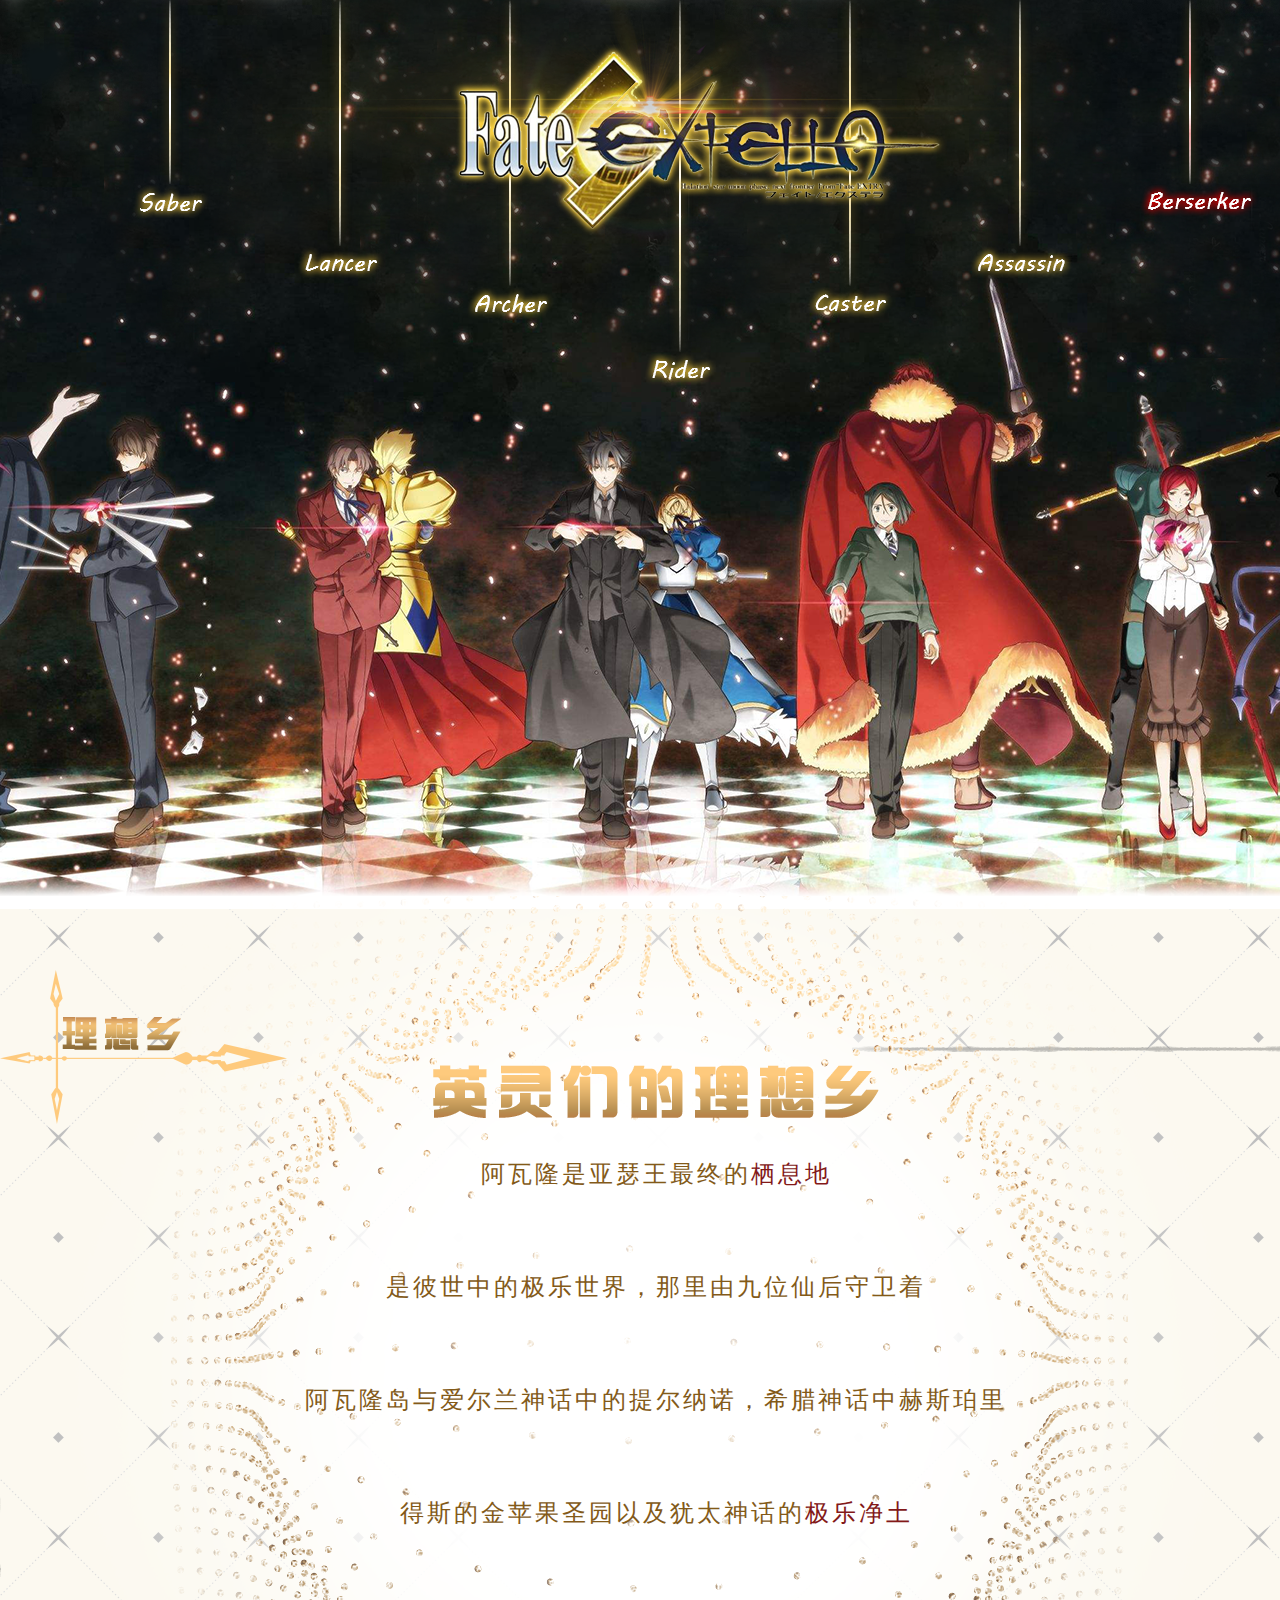
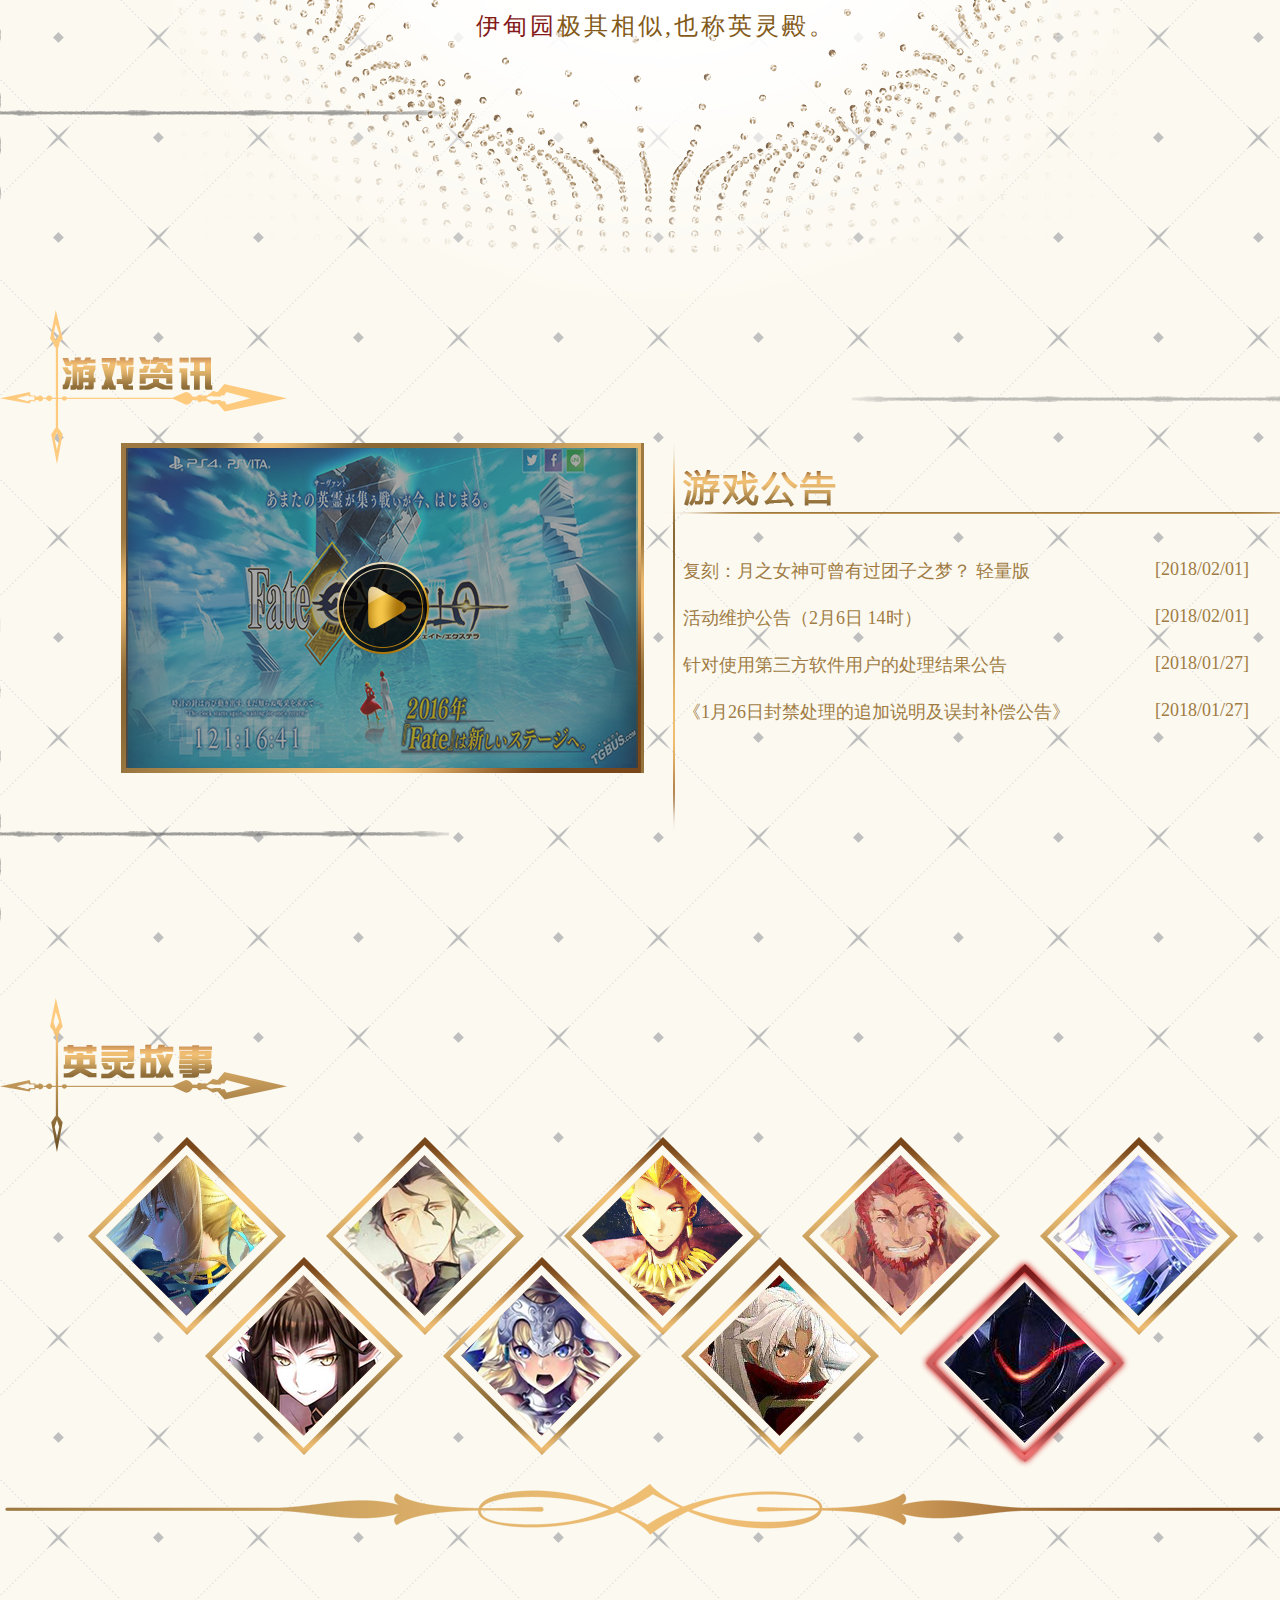
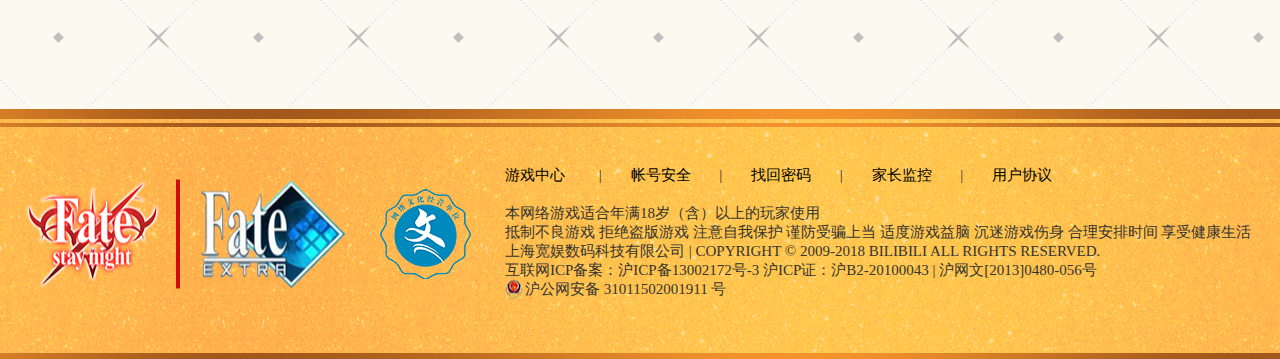
==== fateAvalonWebpageSlicing/index.html @ d6befb78 "fateAvalonWeb" ====
<!DOCTYPE HTML>
<html>
    <head>
        <meta charset="UTF-8">
        <title>Title</title>
        <meta name="keywords" content="关键词">
        <meta name="description" content="描述">
        <meta name="Author" content="潭州学院-Objectactive">
        <link rel="stylesheet" href="webCss/reste.css">
        <link rel="stylesheet" href="webCss/headers.css">
        <link rel="stylesheet" href="webCss/main.css">
        <link rel="stylesheet" href="webCss/footer.css">
        <script src="index.js"></script>
    </head>
    <body>
        <div id="headers">
            <div class="header-container">

                <div class="header-nav">

                    <ul>
                        <li class="saber">
                            <img src="images/banner/icon/saber/udl.png" alt="">
                            <a href=""><img src="images/banner/icon/saber/Saber.png" alt=""></a>
                            <div><img class="light" src="images/banner/icon/lightred.png" alt=""></div>
                        </li>
                        <li class="lancer">
                            <img src="images/banner/icon/Lancer/udl.png" alt="">
                            <a href=""><img src="images/banner/icon/Lancer/Lancer.png" alt=""></a>
                            <div><img class="light" src="images/banner/icon/lightyellow.png" alt=""></div>
                        </li>
                        <li class="archer">
                            <img src="images/banner/icon/Archer/udl.png" alt="">
                            <a href=""><img src="images/banner/icon/Archer/Archer.png" alt=""></a>
                            <div><img class="light" src="images/banner/icon/lightyellow.png" alt=""></div>
                        </li>
                        <li class="rider">
                            <img src="images/banner/icon/Rider/udl.png" alt="">
                            <a href=""><img src="images/banner/icon/Rider/Rider.png" alt=""></a>
                            <div><img class="light" src="images/banner/icon/lightyellow.png" alt=""></div>
                        </li>
                        <li class="caster">
                            <img src="images/banner/icon/Caster/udl.png" alt="">
                            <a href=""><img src="images/banner/icon/Caster/Caster.png" alt=""></a>
                            <div><img class="light" src="images/banner/icon/lightyellow.png" alt=""></div>
                        </li>
                        <li class="assassin">
                            <img src="images/banner/icon/Assassin/udl.png" alt="">
                            <a href=""><img src="images/banner/icon/Assassin/Assassin.png" alt=""></a>
                            <div><img class="light" src="images/banner/icon/lightyellow.png" alt=""></div>
                        </li>
                        <li class="berserker">
                            <img src="images/banner/icon/Berserker/udl.png" alt="">
                            <a href=""><img src="images/banner/icon/Berserker/Berserker.png" alt=""></a>
                            <div><img class="light" src="images/banner/icon/lightred.png" alt=""></div>
                        </li>
                    </ul>
                </div>
                <div class="header-logo"></div>
            </div>
        </div>
        <div id="main">
            <div class="main-container">
                <div class="main-top">
                    <div class="utopia-title"></div>
                    <div class="utopia-right">
                        <h3></h3>
                        <ul>
                            <li>
                                <p>阿瓦隆是亚瑟王最终的<span>栖息地</span></p>
                            </li>
                            <li>
                                <p>是彼世中的极乐世界，那里由九位仙后守卫着</p>
                            </li>
                            <li>
                                <p>阿瓦隆岛与爱尔兰神话中的提尔纳诺，希腊神话中赫斯珀里</p>
                            </li>
                            <li>
                                <p>得斯的金苹果圣园以及犹太神话的<span>极乐净土</span></p>
                            </li>
                            <li>
                                <p><span>伊甸园</span>极其相似,也称英灵殿。</p>
                            </li>
                        </ul>
                    </div>
                </div>
                <div class="main-middle">
                    <div class="game-tile"></div>
                    <div class="game-info">
                        <div class="game-video">
                            <a href="">
                                <img class="video-img"src="images/content/gameinfo/video.png" alt="">
                                <i><img src="images/content/gameinfo/play.png" alt=""></i>
                            </a>
                        </div>
                        <div class="game-text">
                            <ul id="gameText">
                                <li>
                                    <a href=""><img src="images/content/gameinfo/font.png" alt=""></a>
                                </li>
                                <li>
                                    <a href="">
                                        <p>复刻：月之女神可曾有过团子之梦？ 轻量版</p>
                                        <span>[2018/02/01]</span>
                                    </a>
                                </li>
                                <li>
                                    <a href="">
                                        <p>活动维护公告（2月6日 14时）</p>
                                        <span>[2018/02/01]</span>
                                    </a>
                                </li>
                                <li>
                                    <a href="">
                                        <p>针对使用第三方软件用户的处理结果公告</p>
                                        <span>[2018/01/27]</span>
                                    </a>
                                </li>
                                <li>
                                    <a href="">
                                        <p>《1月26日封禁处理的追加说明及误封补偿公告》 </p>
                                        <span>[2018/01/27]</span>
                                    </a>
                                </li>
                            </ul>
                        </div>
                    </div>
                </div>
                <div class="middle-bottom">
                    <div class="hero-title"></div>
                    <div class="hero-info">
                        <div class="heroInf-top">
                            <ul>
                                <li><a href=""><img src="images/content/heros/hero/saber.png" alt=""></a></li>
                                <li><a href=""><img src="images/content/heros/hero/lancer.png" alt=""></a></li>
                                <li><a href=""><img src="images/content/heros/hero/archer.png" alt=""></a></li>
                                <li><a href=""><img src="images/content/heros/hero/rider.png" alt=""></a></li>
                                <li><a href=""><img src="images/content/heros/hero/caster.png" alt=""></a></li>
                            </ul>
                        </div>
                        <div class="heroIfo-bottom">
                            <ul>
                                <li><a href=""><img src="images/content/heros/hero/assassin.png" alt=""></a></li>
                                <li><a href=""><img src="images/content/heros/hero/ruler.png" alt=""></a></li>
                                <li><a href=""><img src="images/content/heros/hero/ruler2.png" alt=""></a></li>
                                <li><a href=""><img src="images/content/heros/hero/berserker.png" alt=""></a></li>
                            </ul>
                        </div>
                    </div>
                </div>
            </div>
        </div>
        <div id="footer">
            <div class="footer-container">
                <div class="footer-main">
                    <div class="footer-logo"><a class="content-center "href=""><img src="images/footer/logo.png" alt=""></a></div>
                    <div class="footer-cultuerLogo"><a class="content-center" href=""><img src="images/footer/culture-logo.png" alt=""></a></div>
                    <div class="footer-content">
                        <div class="footer-text content-center">
                            <ul>
                                <li>
                                    <p><a href="">游戏中心 &ensp;&ensp;&ensp;&ensp;</a>|<a href="">    帐号安全    </a>|<a href="">    找回密码    </a>|<a href="">    家长监控    </a>|<a href="">    用户协议</a></p>　　	　　		　
                                </li>
                                <li>
                                    <p>本网络游戏适合年满18岁（含）以上的玩家使用</p>
                                </li>
                                <li>
                                    <p>抵制不良游戏 拒绝盗版游戏 注意自我保护 谨防受骗上当 适度游戏益脑 沉迷游戏伤身 合理安排时间 享受健康生活</p>
                                </li>
                                <li>
                                    <p>上海宽娱数码科技有限公司 | COPYRIGHT © 2009-2018 BILIBILI ALL RIGHTS RESERVED.</p>
                                </li>
                                <li>
                                    <p>互联网ICP备案：沪ICP备13002172号-3 沪ICP证：沪B2-20100043 | 沪网文[2013]0480-056号</p>
                                </li>
                                <li>
                                    <p class="last">沪公网安备 31011502001911 号</p>
                                </li>
                            </ul>
                        </div>
                    </div>
                </div>
            </div>
        </div>
    </body>
</html>
---- fateAvalonWebpageSlicing/webCss/reste.css ----
@charset "utf-8";
body,dl,dd,p,h1,h2,h3,h4,h5,h6{margin:0;}
ol,ul,li{margin:0;padding:0;list-style:none;}
img{border:none;}
a{text-decoration:none;color: #000000;}
html{min-width: 1300px;font-family:MicrosoftYaHei;}
---- fateAvalonWebpageSlicing/webCss/headers.css ----
@charset "utf-8";
#headers{
    width: 100%;
    height: 896px;
    background: url("../images/banner/banner.png") no-repeat center center;
}
.header-container{
    overflow: hidden;
    position:relative;
    width: 1300px;
    height: 100%;
    margin: 0 auto;
}
.header-nav{
    width: 1200px;
    height: 380px;
    margin: 0 auto;
}
.header-nav ul{
    position: relative;

}
.header-nav li{
    position: relative;
    float:left;
    width:100px;
    height: 100%;
    margin-left:70px;
    text-align:center;
}
.header-nav li > img{
    display: block;
    width:2px;
    height:300px;
    margin: 0 auto;
    border-radius: 50%;
    background-color: #ffffff;
    box-shadow:0 0 8px 2px #3E381C;

}
.header-nav li div{
    display: none;
    position: absolute;
    top: 0;
    left: 50%;
    margin-left: -200px;
    width: 400px;
    height: 618px;
}
.header-nav li a{
    position: relative;
    z-index: 999;
}
.header-nav .saber > img{
    height: 184px;
    animation:heightChang1 2s ease;
}
.header-nav .lancer > img{
    height: 246px;
    animation:heightChang2 2.5s ease;
}
.header-nav .archer > img{
    height: 286px;
    animation:heightChang3 3s ease;
}
.header-nav .rider > img{
    height: 352px;
    animation:heightChang4 3.5s ease;
}
.header-nav .caster > img{
    animation:heightChang3 3s ease;
    height: 286px;
}
.header-nav .assassin > img{
    animation:heightChang2 2.5s ease;
    height: 246px;
}
.header-nav .berserker > img{
    animation:heightChang1 2s ease;
    height: 184px;
}
.header-nav li a:hover + div{
    display: block;
}
.header-logo{
    position:absolute;
    top: 0;
    left: 50%;
    width: 922px;
    height: 416px;
    margin-left: -461px;
    background: url("../images/banner/logo.png") no-repeat;
}
@keyframes heightChang1 {
    0%{
        height: 0;
    }
    100%{
        height:184px;
    }
}
@keyframes heightChang2 {
    0%{
        height: 0;
    }
    100%{
        height:246px;
    }
}
@keyframes heightChang3 {
    0%{
        height: 0;
    }
    100%{
        height:286px;
    }
}
@keyframes heightChang4 {
    0%{
        height: 0;
    }
    100%{
        height:352px;
    }
}
---- fateAvalonWebpageSlicing/webCss/main.css ----
@charset "utf-8";
#main{
    width: 100%;
    height: 2413px;
    background: url("../images/background.png") no-repeat center center;
}
.main-container{
    overflow: hidden;
    width: 1300px;
    height: 100%;
    margin: 0 auto;
}
.main-top{
    overflow: hidden;
    width:1025px;
    height:685px;
    padding-top:74px;
}
.main-top > div{
    float: left;
}
.utopia-title{
    width: 287px;
    height: 154px;
    background:url("../images/content/utopia/title.png") no-repeat;
}
.utopia-right{
    width: 738px;
    height: 685px;
}
.utopia-right h3{
    width: 100%;
    height: 53px;
    margin-top: 95px;
    background: url("../images/content/utopia/font.png") no-repeat center center;
}
.utopia-right ul{
    width: 100%;
    height: 478px;
}
.utopia-right ul li{
    font-size: 24px;
    text-align:center;
    line-height:113px;
    letter-spacing: 3px;
    color: #835a19
}
.utopia-right ul li span{
    color: #831919;
}
.main-middle{
    position:relative;
    width:110%;
    height:494px;
    margin-top: 255px;
}
.game-tile{
    width: 287px;
    height: 154px;
    background:url("../images/content/gameinfo/title.png") no-repeat;
}
.game-info{
    position:absolute;
    width: 1213px;
    height: 330px;
    left: 121px;
    top: 133px;
}
.game-info > div{
    float:left;
}
.game-video{
    position: relative;
    width: 523px;
    height: 330px;
    background:rgba(0,0,0,0.7)url("../images/content/gameinfo/border.png") ;
}
.game-video img{
    position:absolute;
    left: 0;
    top: 0;
    right: 0;
    bottom:0;
    margin: auto;
}
.video-img{
    opacity: 0.5;
}
.game-video a:hover img{
    opacity:1;
}
.game-text{
    width: 676px;
    height: 392px;
    margin-left: 14px;
    background: url("../images/content/gameinfo/hr.png") no-repeat left top ;
}
.game-text ul{
    width:591px;
}
.game-text li{
    padding:27px 0 20px 25px;
}
.game-text li p{
    float:left;

}
.game-text li span{
    float:right;
}
.game-text li a{
    font-size: 18px;
    color:#a07c44;
}
.game-text li a:hover p{
    text-decoration: underline;
}
.middle-bottom{
    overflow: hidden;
    position:relative;
    width: 1300px;
    height: 537px;
    margin-top: 194px;
    background: url("../images/content/heros/hr.png") no-repeat center bottom;
}
.hero-title{
    width: 287px;
    height: 154px;
    background:url("../images/content/heros/title.png") no-repeat;
}
.hero-info{
    position:absolute;
    width: 1250px;
    height: 300px;
    left: 88px;
    top: 139px;
}
.hero-info li{
    float:left;
    margin-right:40px;

}
.heroIfo-bottom{
    position:absolute;
    left: 117px;
    top: 120px;
}
.hero-info li:hover{
    background:url("../images/content/heros/hero/selected border.png") no-repeat center 40%;
}
.heroIfo-bottom li:last-child :hover{
    background:url("../images/content/heros/hero/selected border red.png") no-repeat center 55%;
}
---- fateAvalonWebpageSlicing/webCss/footer.css ----
@charset "utf-8";
#footer{
    width:100%;
    height:250px;
    background: url("../images/footer/background.png") no-repeat center center;
}
.footer-container{
    overflow: hidden;
    width:1250px;
    height:100%;
    margin:0 auto;

}
.footer-main{
     width: 110%;
 }
.footer-main > div{
    position:relative;
    float: left;
    height:250px;
    margin-right:34px;
}
.footer-logo{
    width:321px;
}
.footer-logo a{
    display:block;
    height:109px;
    vertical-align: center;
}
.footer-cultuerLogo{
    width: 91px;
}
.footer-cultuerLogo a{
    display: block;
    height: 90px;
}
.footer-content{
    width: 770px;
    font-size: 15px;
    color:#353432;
}
.footer-text{
    width:100%;
    height:137px;
}
.content-center{
    position:absolute;
    top:50%;
    top:50%;
    transform: translateY(-50%);
}
.last{
    height:20px;
    text-indent: 20px;
    background: url("../images/footer/record-logo.png") no-repeat left center;
}
.footer-text a + a{
    padding:0 25px 0;
}
.footer-text a:hover{
    color:#ff4a03;
}
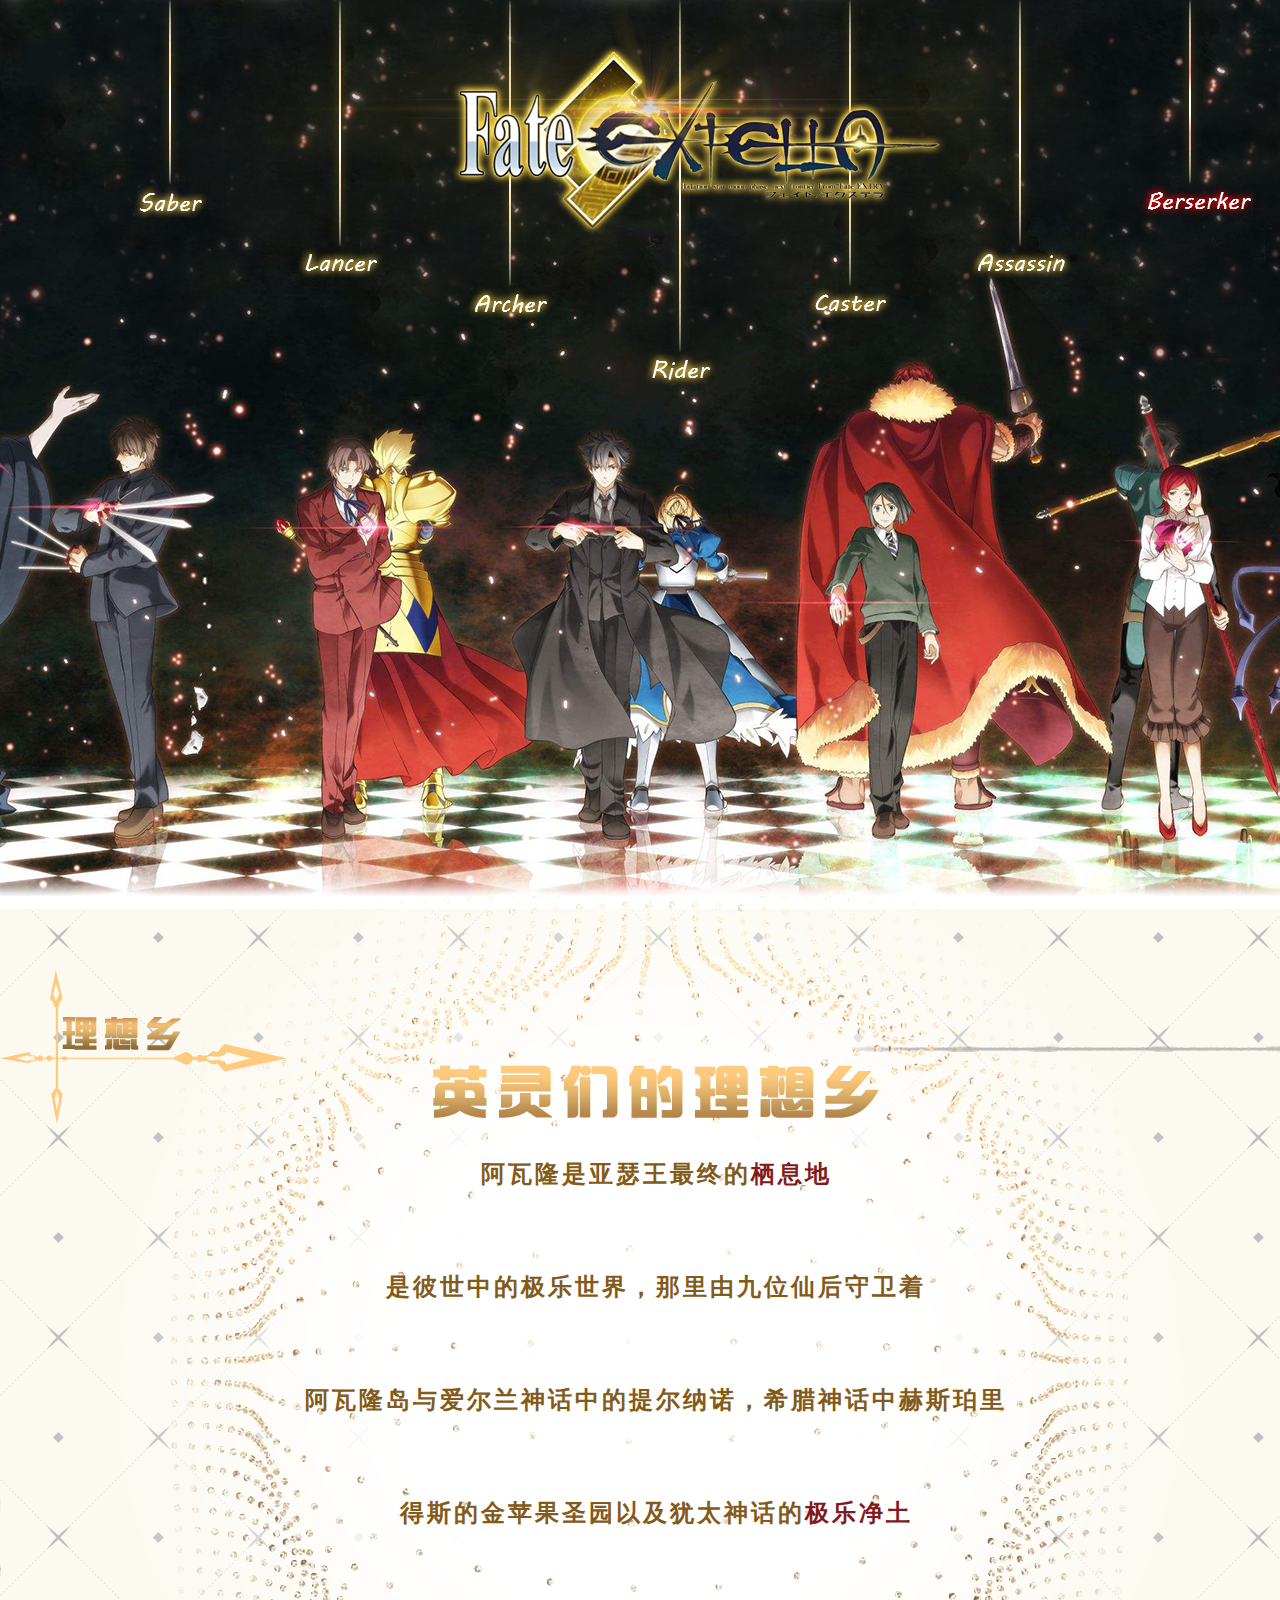
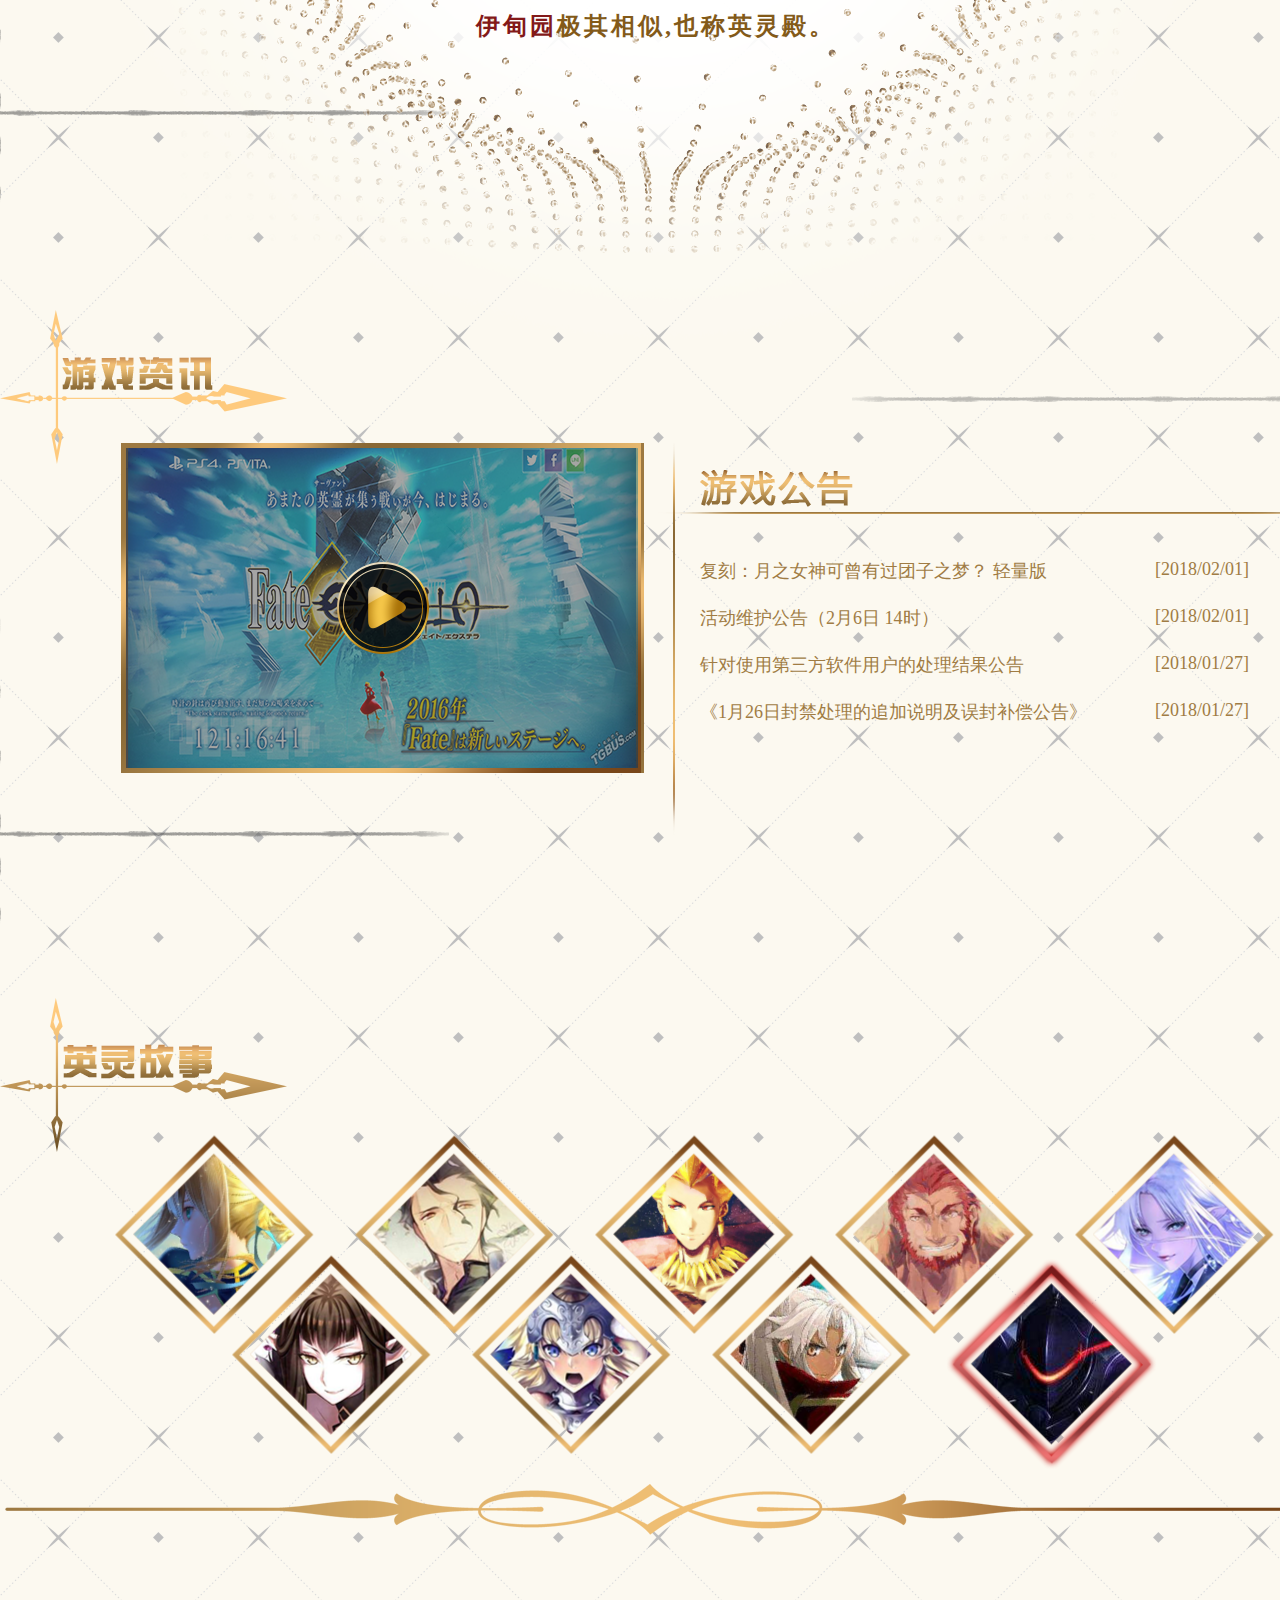
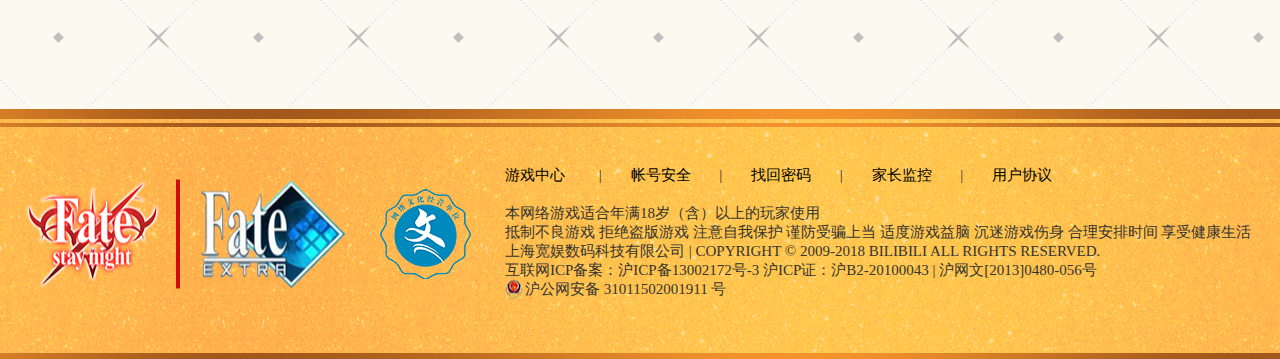
==== commit e192914b: "fateavalon2" ====
--- a/fateAvalonWebpageSlicing/index.html
+++ b/fateAvalonWebpageSlicing/index.html
@@ -2,7 +2,7 @@
 <html>
     <head>
         <meta charset="UTF-8">
-        <title>Title</title>
+        <title>fateAvalonWeb</title>
         <meta name="keywords" content="关键词">
         <meta name="description" content="描述">
         <meta name="Author" content="潭州学院-Objectactive">
@@ -95,7 +95,7 @@
                         </div>
                         <div class="game-text">
                             <ul id="gameText">
-                                <li>
+                                <li class="game-text-title">
                                     <a href=""><img src="images/content/gameinfo/font.png" alt=""></a>
                                 </li>
                                 <li>
@@ -129,7 +129,7 @@
                 <div class="middle-bottom">
                     <div class="hero-title"></div>
                     <div class="hero-info">
-                        <div class="heroInf-top">
+                        <div class="heroInfo-top">
                             <ul>
                                 <li><a href=""><img src="images/content/heros/hero/saber.png" alt=""></a></li>
                                 <li><a href=""><img src="images/content/heros/hero/lancer.png" alt=""></a></li>
@@ -138,7 +138,7 @@
                                 <li><a href=""><img src="images/content/heros/hero/caster.png" alt=""></a></li>
                             </ul>
                         </div>
-                        <div class="heroIfo-bottom">
+                        <div class="heroInfo-bottom">
                             <ul>
                                 <li><a href=""><img src="images/content/heros/hero/assassin.png" alt=""></a></li>
                                 <li><a href=""><img src="images/content/heros/hero/ruler.png" alt=""></a></li>
--- a/fateAvalonWebpageSlicing/webCss/main.css
+++ b/fateAvalonWebpageSlicing/webCss/main.css
@@ -41,6 +41,7 @@
 .utopia-right ul li{
     font-size: 24px;
     text-align:center;
+    font-weight: bold;
     line-height:113px;
     letter-spacing: 3px;
     color: #835a19
@@ -99,7 +100,7 @@
     width:591px;
 }
 .game-text li{
-    padding:27px 0 20px 25px;
+    padding:27px 0 20px 42px;
 }
 .game-text li p{
     float:left;
@@ -132,22 +133,41 @@
     position:absolute;
     width: 1250px;
     height: 300px;
-    left: 88px;
-    top: 139px;
+    left: 60px;
+    top: 158px;
 }
 .hero-info li{
+    overflow:hidden;
+    width: 170px;
+    height: 170px;
     float:left;
-    margin-right:40px;
+    margin-left: 70px;
+    margin-bottom: 40px;
+    transform: rotate(45deg);
 
 }
-.heroIfo-bottom{
+.hero-info li img{
+    position:absolute;
+    top: -18px;
+    left: -19px;
+    transform: rotate(-45deg);
+}
+.heroInfo-bottom{
     position:absolute;
     left: 117px;
     top: 120px;
 }
-.hero-info li:hover{
-    background:url("../images/content/heros/hero/selected border.png") no-repeat center 40%;
+.hero-info li:hover img{
+    animation: scales 1s 1;
+    /*transform: rotate(-45deg) scale(2);*/
+    background:url("../images/content/heros/hero/selected border.png") no-repeat center 50%;
 }
-.heroIfo-bottom li:last-child :hover{
+.heroInfo-bottom li:last-child :hover{
     background:url("../images/content/heros/hero/selected border red.png") no-repeat center 55%;
 }
+@keyframes scales {
+    0%{transform: rotate(-45deg) scale(2);}
+    20%{transform: rotate(-45deg) scale(1.5);}
+    30%{transform: rotate(-45deg) scale(1.1);}
+    100%{transform: rotate(-45deg) scale(1);}
+}